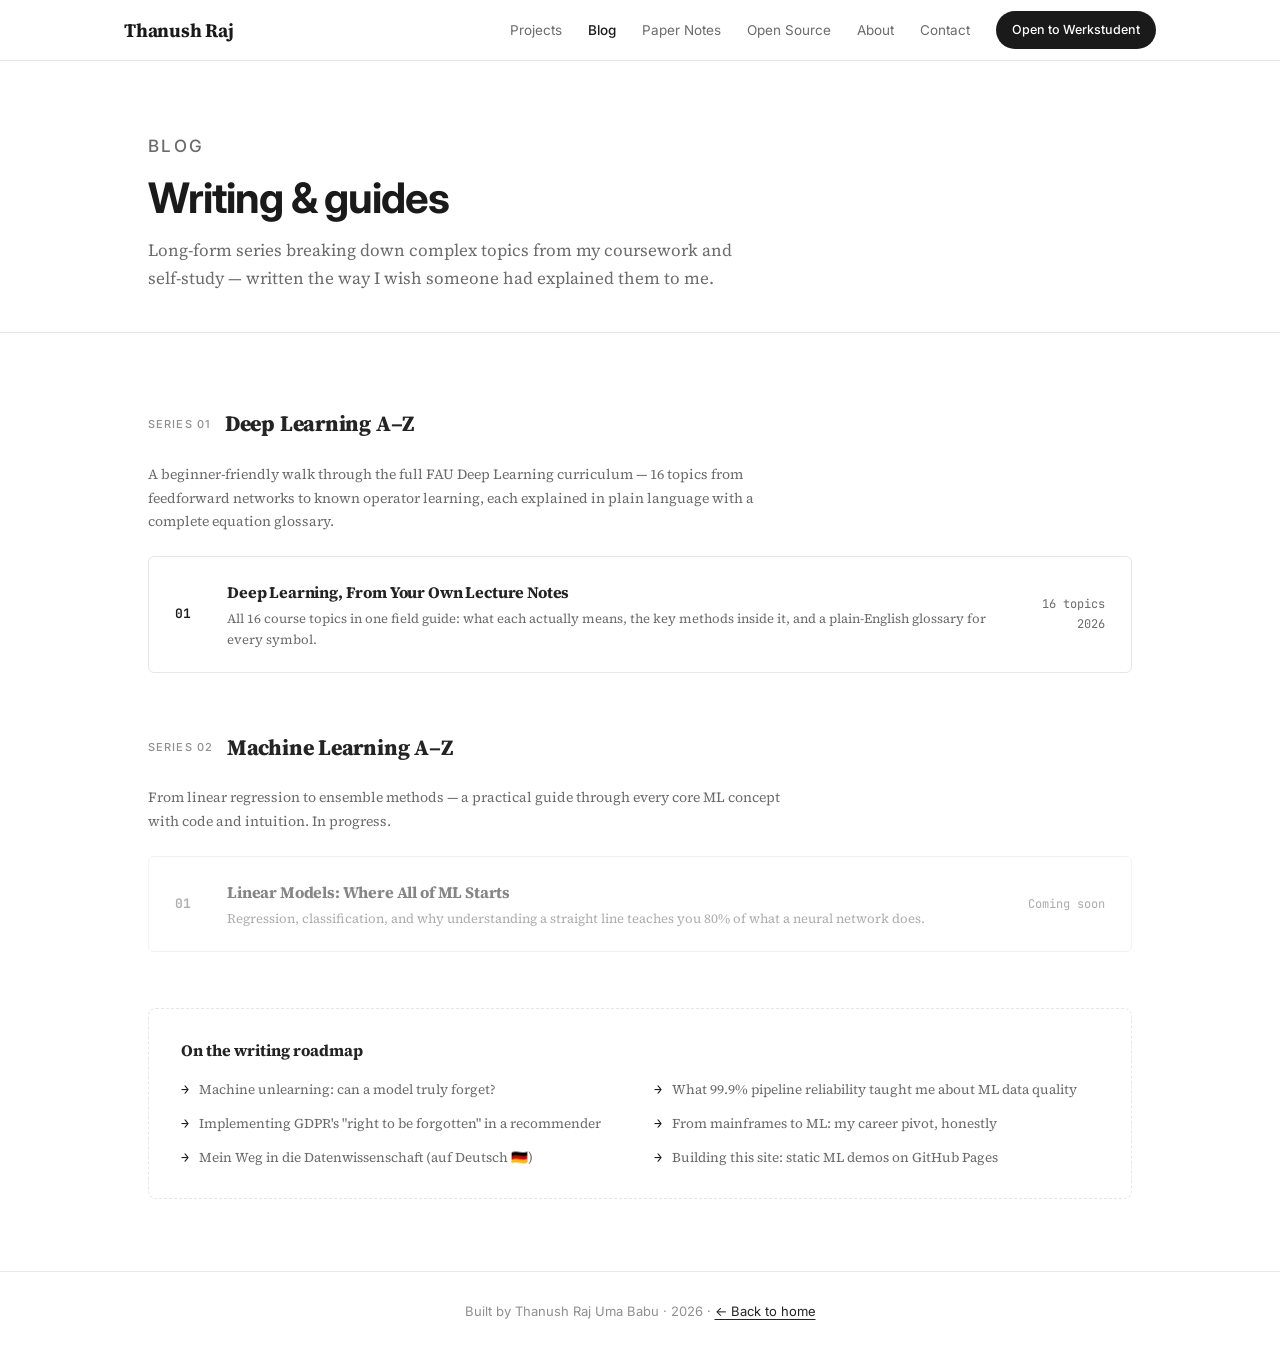
==== blog/index.html @ 1e10fcfc "Add files via upload" ====
<!DOCTYPE html>
<html lang="en">
<head>
<meta charset="UTF-8">
<meta name="viewport" content="width=device-width, initial-scale=1.0">
<title>Blog — Thanush Raj Uma Babu</title>
<meta name="description" content="Long-form guides on deep learning, machine learning, and recommender systems by Thanush Raj Uma Babu.">
<link rel="preconnect" href="https://fonts.googleapis.com">
<link rel="preconnect" href="https://fonts.gstatic.com" crossorigin>
<link href="https://fonts.googleapis.com/css2?family=Inter:wght@400;500;600;700&family=Source+Serif+4:ital,opsz,wght@0,8..60,400;0,8..60,600&family=JetBrains+Mono:wght@400;500;600&display=swap" rel="stylesheet">
<link rel="stylesheet" href="../assets/style.css">
<style>
.series-block{margin-bottom:56px;}
.series-header{display:flex;align-items:center;gap:14px;margin-bottom:20px;}
.series-title{font-size:22px;font-weight:800;letter-spacing:-0.01em;}
.series-desc{font-size:14px;color:var(--text-secondary);margin-bottom:22px;max-width:640px;}
.post-list{display:grid;gap:14px;}
.post-row{display:flex;align-items:center;gap:20px;background:var(--surface);border:1px solid var(--border);border-radius:var(--radius);padding:22px 26px;transition:border-color .2s, box-shadow .2s, transform .2s;}
a.post-row:hover{border-color:var(--primary);box-shadow:var(--shadow);transform:translateX(4px);}
.post-num{font-family:var(--mono);font-size:13px;font-weight:600;color:var(--primary);min-width:32px;}
.post-title{font-size:16px;font-weight:700;letter-spacing:-0.01em;}
.post-desc{font-size:13px;color:var(--text-secondary);margin-top:3px;line-height:1.55;}
.post-meta{margin-left:auto;text-align:right;flex-shrink:0;font-family:var(--mono);font-size:12px;color:var(--text-secondary);}
.post-row.coming{opacity:0.55;}
.post-row.coming .post-num{color:var(--text-secondary);}
.roadmap{background:var(--surface);border:1px dashed var(--border);border-radius:var(--radius-lg);padding:28px 32px;}
.roadmap h3{font-size:16px;font-weight:700;margin-bottom:14px;}
.roadmap-items{display:grid;grid-template-columns:1fr 1fr;gap:10px 28px;}
.roadmap-item{display:flex;gap:10px;align-items:baseline;font-size:13.5px;color:var(--text-secondary);}
.roadmap-item::before{content:'→';font-family:var(--mono);color:var(--mint);font-weight:600;}
@media(max-width:768px){
  .post-row{flex-wrap:wrap;}
  .post-meta{margin-left:0;text-align:left;width:100%;}
  .roadmap-items{grid-template-columns:1fr;}
}
</style>
</head>
<body>

<nav class="nav dark-page" id="nav">
  <div class="nav-inner">
    <a href="../index.html" class="nav-logo">Thanush Raj</a>
    <div class="nav-links" id="navLinks">
      <a href="../projects/index.html">Projects</a>
      <a href="index.html" class="active">Blog</a>
      <a href="../notes/index.html">Paper Notes</a>
      <a href="../opensource/index.html">Open Source</a>
      <a href="../index.html#about">About</a>
      <a href="../index.html#contact">Contact</a>
      <a href="../index.html#contact" class="werkstudent-badge">Open to Werkstudent</a>
    </div>
    <button class="nav-toggle" id="navToggle" aria-label="Menu"><span></span><span></span><span></span></button>
  </div>
</nav>

<header class="page-hero">
  <div class="wrap">
    <p class="page-hero-eyebrow">Blog</p>
    <h1>Writing & guides</h1>
    <p>Long-form series breaking down complex topics from my coursework and self-study — written the way I wish someone had explained them to me.</p>
  </div>
</header>

<section class="section">
  <div class="wrap">

    <!-- Deep Learning A–Z -->
    <div class="series-block">
      <div class="series-header">
        <span class="tag tag-blue">Series 01</span>
        <h2 class="series-title">Deep Learning A–Z</h2>
      </div>
      <p class="series-desc">A beginner-friendly walk through the full FAU Deep Learning curriculum — 16 topics from feedforward networks to known operator learning, each explained in plain language with a complete equation glossary.</p>
      <div class="post-list">
        <a href="deep-learning-guide.html" class="post-row reveal">
          <span class="post-num">01</span>
          <div>
            <div class="post-title">Deep Learning, From Your Own Lecture Notes</div>
            <div class="post-desc">All 16 course topics in one field guide: what each actually means, the key methods inside it, and a plain-English glossary for every symbol.</div>
          </div>
          <div class="post-meta">16 topics<br>2026</div>
        </a>
      </div>
    </div>

    <!-- ML A–Z -->
    <div class="series-block">
      <div class="series-header">
        <span class="tag tag-violet">Series 02</span>
        <h2 class="series-title">Machine Learning A–Z</h2>
      </div>
      <p class="series-desc">From linear regression to ensemble methods — a practical guide through every core ML concept with code and intuition. In progress.</p>
      <div class="post-list">
        <div class="post-row coming reveal">
          <span class="post-num">01</span>
          <div>
            <div class="post-title">Linear Models: Where All of ML Starts</div>
            <div class="post-desc">Regression, classification, and why understanding a straight line teaches you 80% of what a neural network does.</div>
          </div>
          <div class="post-meta">Coming soon</div>
        </div>
      </div>
    </div>

    <!-- Roadmap -->
    <div class="roadmap reveal">
      <h3>On the writing roadmap</h3>
      <div class="roadmap-items">
        <div class="roadmap-item">Machine unlearning: can a model truly forget?</div>
        <div class="roadmap-item">What 99.9% pipeline reliability taught me about ML data quality</div>
        <div class="roadmap-item">Implementing GDPR's "right to be forgotten" in a recommender</div>
        <div class="roadmap-item">From mainframes to ML: my career pivot, honestly</div>
        <div class="roadmap-item">Mein Weg in die Datenwissenschaft (auf Deutsch 🇩🇪)</div>
        <div class="roadmap-item">Building this site: static ML demos on GitHub Pages</div>
      </div>
    </div>

  </div>
</section>

<footer>
  <div class="wrap"><p>Built by Thanush Raj Uma Babu · 2026 · <a href="../index.html">← Back to home</a></p></div>
</footer>

<script>
const nav=document.getElementById('nav');
window.addEventListener('scroll',()=>nav.classList.toggle('scrolled',window.scrollY>40));
document.getElementById('navToggle').addEventListener('click',()=>document.getElementById('navLinks').classList.toggle('open'));
const obs=new IntersectionObserver(es=>es.forEach(e=>{if(e.isIntersecting)e.target.classList.add('visible');}),{threshold:0.1});
document.querySelectorAll('.reveal').forEach(el=>obs.observe(el));
</script>
</body>
</html>
---- assets/style.css ----
/* ═══ Thanush Raj — minimal editorial design system ═══ */
*,*::before,*::after{box-sizing:border-box;margin:0;padding:0;}
:root{
  --bg:#FFFFFF;
  --surface:#FFFFFF;
  /* monochrome remapping — legacy color vars resolve to ink/gray so all pages restyle */
  --hero-from:#1A1A1A;
  --hero-to:#1A1A1A;
  --primary:#1A1A1A;
  --primary-soft:#F5F5F5;
  --mint:#1A1A1A;
  --mint-soft:#F5F5F5;
  --amber:#8F8F8F;
  --amber-soft:#F7F7F7;
  --coral:#8F8F8F;
  --coral-soft:#F7F7F7;
  --violet:#1A1A1A;
  --violet-soft:#F5F5F5;
  --text:#242424;
  --ink:#1A1A1A;
  --text-secondary:#6B6B6B;
  --faint:#8F8F8F;
  --border:#E6E6E6;
  --border-light:#F0F0F0;
  --code-bg:#F7F7F7;
  --radius:6px;
  --radius-lg:8px;
  --shadow:none;
  --shadow-lg:none;
  --mono:'JetBrains Mono', ui-monospace, monospace;
  --sans:'Inter', -apple-system, BlinkMacSystemFont, sans-serif;
  --serif:'Source Serif 4', Georgia, 'Times New Roman', serif;
  --max-w:1032px;
  --prose-w:680px;
  --section-py:72px;
}
html{scroll-behavior:smooth;-webkit-font-smoothing:antialiased;text-rendering:optimizeLegibility;}
body{font-family:var(--serif);color:var(--text);background:var(--bg);line-height:1.7;font-size:16px;}
a{color:inherit;text-decoration:none;}
img{max-width:100%;display:block;}
.wrap{max-width:var(--max-w);margin:0 auto;padding:0 24px;}
.prose{max-width:var(--prose-w);}

/* ─── Navigation: always light, thin rule ─── */
.nav{position:fixed;top:0;left:0;right:0;z-index:100;padding:0 24px;background:rgba(255,255,255,0.96);backdrop-filter:blur(8px);-webkit-backdrop-filter:blur(8px);border-bottom:1px solid var(--border);}
.nav.dark-page{background:rgba(255,255,255,0.96);}
.nav.scrolled{background:rgba(255,255,255,0.98);box-shadow:none;}
.nav-inner{max-width:var(--max-w);margin:0 auto;display:flex;align-items:center;justify-content:space-between;height:60px;}
.nav-logo{font-family:var(--serif);font-weight:700;font-size:19px;letter-spacing:-0.01em;color:var(--ink);}
.nav.scrolled .nav-logo{color:var(--ink);}
.nav-logo span{color:var(--ink);}
.nav-links{display:flex;gap:26px;align-items:center;}
.nav-links a{font-family:var(--sans);font-size:13.5px;font-weight:400;color:var(--text-secondary);transition:color .2s;}
.nav.scrolled .nav-links a{color:var(--text-secondary);}
.nav-links a:hover{color:var(--ink);}
.nav-links a.active{color:var(--ink);font-weight:500;}
.nav.scrolled .nav-links a.active{color:var(--ink);font-weight:500;}
.nav-links .werkstudent-badge{font-family:var(--sans);font-size:12.5px;font-weight:500;letter-spacing:0;padding:8px 16px;border-radius:99px;background:var(--ink);color:#fff !important;transition:background .2s;}
.nav-links .werkstudent-badge:hover{background:#000;transform:none;}
.nav-toggle{display:none;background:none;border:none;cursor:pointer;padding:8px;}
.nav-toggle span{display:block;width:20px;height:1.5px;margin:5px 0;background:var(--ink);}
.nav.scrolled .nav-toggle span{background:var(--ink);}

/* ─── Page hero: white, editorial ─── */
.page-hero{background:#fff;padding:132px 0 40px;border-bottom:1px solid var(--border);position:relative;overflow:visible;}
.page-hero::before{display:none;}
.page-hero-eyebrow{font-family:var(--sans);font-size:12px;font-weight:500;letter-spacing:0.14em;text-transform:uppercase;color:var(--faint);margin-bottom:14px;}
.page-hero h1{font-family:var(--sans);font-size:clamp(30px,4.6vw,42px);font-weight:700;color:var(--ink);letter-spacing:-0.025em;line-height:1.15;margin-bottom:14px;}
.page-hero p{font-size:17px;color:var(--text-secondary);max-width:600px;line-height:1.65;}

/* ─── Sections ─── */
.section{padding:var(--section-py) 0;}
.section.alt{background:#fff;border-top:1px solid var(--border);}
.section-label{font-family:var(--sans);font-size:12px;font-weight:500;letter-spacing:0.14em;text-transform:uppercase;color:var(--faint);margin-bottom:10px;}
.section-title{font-family:var(--sans);font-size:26px;font-weight:700;letter-spacing:-0.02em;margin-bottom:8px;line-height:1.25;color:var(--ink);}
.section-desc{font-size:16px;color:var(--text-secondary);max-width:600px;margin-bottom:40px;}

/* ─── Buttons: black pills ─── */
.btn{display:inline-flex;align-items:center;gap:8px;padding:11px 22px;border-radius:99px;font-family:var(--sans);font-size:14px;font-weight:500;cursor:pointer;transition:background .2s,border-color .2s,color .2s;border:1px solid var(--ink);}
.btn-primary,.btn-blue{background:var(--ink);color:#fff;}
.btn-primary:hover,.btn-blue:hover{background:#000;transform:none;box-shadow:none;}
.btn-outline{background:transparent;color:var(--ink);border:1px solid #B8B8B8;}
.btn-outline:hover{border-color:var(--ink);background:transparent;}
.btn-ghost{background:#fff;color:var(--ink);border:1px solid #B8B8B8;}
.btn-ghost:hover{border-color:var(--ink);color:var(--ink);}

/* ─── Cards → quiet bordered blocks ─── */
.card{background:#fff;border:1px solid var(--border);border-radius:var(--radius-lg);padding:26px;transition:border-color .2s;}
.card:hover{border-color:#C9C9C9;box-shadow:none;}
a.card:hover{transform:none;}
.tag{font-family:var(--sans);font-size:11px;font-weight:500;letter-spacing:0.1em;text-transform:uppercase;padding:0;border-radius:0;display:inline-block;background:none !important;}
.tag-blue,.tag-mint,.tag-violet,.tag-amber,.tag-coral{color:var(--faint);}
.tag-muted{color:var(--faint);}

/* ─── Contact & footer: quiet ─── */
.contact-section{background:#fff;color:var(--text);padding:80px 0;border-top:1px solid var(--border);position:relative;overflow:visible;}
.contact-section::before{display:none;}
.contact-inner{position:relative;text-align:center;}
.contact-section .section-label{color:var(--faint);}
.contact-section .section-title{color:var(--ink);margin-bottom:8px;font-family:var(--sans);}
.contact-section .section-desc{color:var(--text-secondary);margin:0 auto 32px;text-align:center;}
.contact-links{display:flex;justify-content:center;gap:10px;flex-wrap:wrap;}
.contact-link{display:flex;align-items:center;gap:9px;padding:11px 20px;border-radius:99px;background:#fff;border:1px solid #B8B8B8;font-family:var(--sans);font-size:14px;font-weight:400;color:var(--text);transition:border-color .2s;}
.contact-link:hover{background:#fff;border-color:var(--ink);color:var(--ink);transform:none;}
.contact-link svg{opacity:0.55;}
footer{padding:28px 0;text-align:center;font-family:var(--sans);font-size:13px;color:var(--faint);border-top:1px solid var(--border);}
footer a{color:var(--text);font-weight:400;text-decoration:underline;text-underline-offset:3px;}

/* ─── Motion: keep it still ─── */
.reveal{opacity:1;transform:none;transition:none;}
.reveal.visible{opacity:1;transform:none;}
@media (prefers-reduced-motion: reduce){
  html{scroll-behavior:auto;}
  *{animation-duration:0.001s !important;}
}

/* ─── Responsive nav ─── */
@media(max-width:860px){
  .nav-links{display:none;position:fixed;top:60px;left:0;right:0;background:#fff;flex-direction:column;padding:22px;gap:16px;border-bottom:1px solid var(--border);}
  .nav-links.open{display:flex;}
  .nav.scrolled .nav-links{background:#fff;}
  .nav-toggle{display:block;}
}
@media(max-width:768px){
  :root{--section-py:52px;}
  .page-hero{padding:104px 0 32px;}
  .contact-links{flex-direction:column;align-items:center;}
}
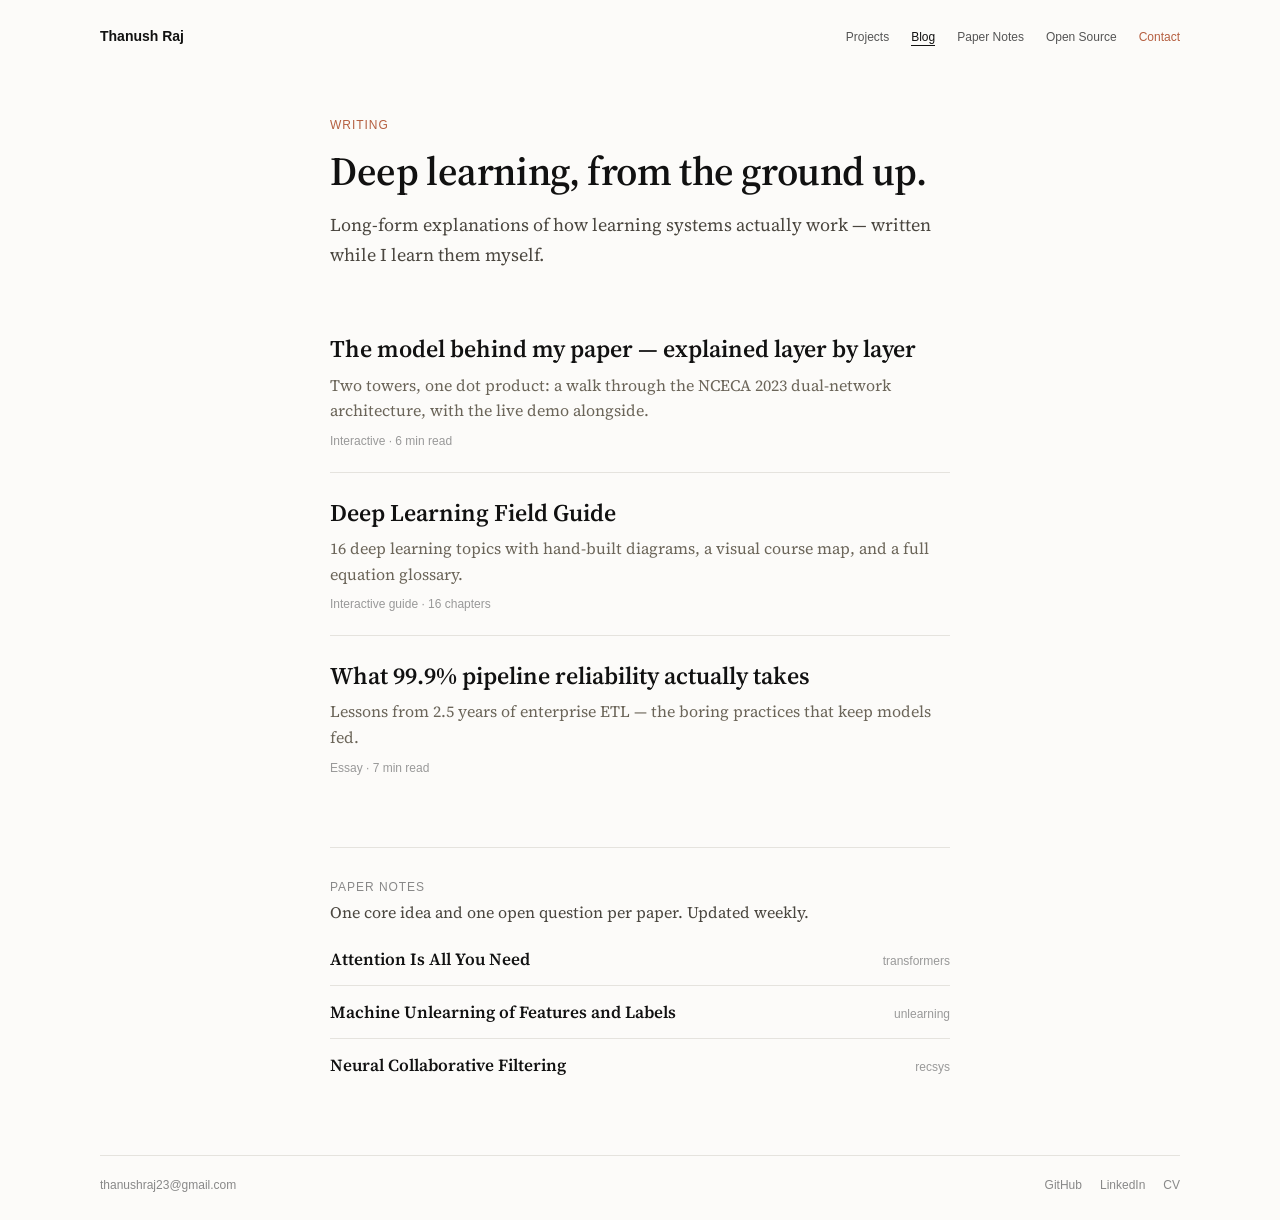
==== commit 3139246c: "Add files via upload Need some fixes, but ok to launch!" ====
--- a/blog/index.html
+++ b/blog/index.html
@@ -1,133 +1,81 @@
 <!DOCTYPE html>
 <html lang="en">
 <head>
-<meta charset="UTF-8">
-<meta name="viewport" content="width=device-width, initial-scale=1.0">
+<meta charset="utf-8">
+<meta name="viewport" content="width=device-width, initial-scale=1">
 <title>Blog — Thanush Raj Uma Babu</title>
-<meta name="description" content="Long-form guides on deep learning, machine learning, and recommender systems by Thanush Raj Uma Babu.">
 <link rel="preconnect" href="https://fonts.googleapis.com">
 <link rel="preconnect" href="https://fonts.gstatic.com" crossorigin>
-<link href="https://fonts.googleapis.com/css2?family=Inter:wght@400;500;600;700&family=Source+Serif+4:ital,opsz,wght@0,8..60,400;0,8..60,600&family=JetBrains+Mono:wght@400;500;600&display=swap" rel="stylesheet">
-<link rel="stylesheet" href="../assets/style.css">
+<link href="https://fonts.googleapis.com/css2?family=Source+Serif+4:ital,opsz,wght@0,8..60,400..700;1,8..60,400..700&display=swap" rel="stylesheet">
 <style>
-.series-block{margin-bottom:56px;}
-.series-header{display:flex;align-items:center;gap:14px;margin-bottom:20px;}
-.series-title{font-size:22px;font-weight:800;letter-spacing:-0.01em;}
-.series-desc{font-size:14px;color:var(--text-secondary);margin-bottom:22px;max-width:640px;}
-.post-list{display:grid;gap:14px;}
-.post-row{display:flex;align-items:center;gap:20px;background:var(--surface);border:1px solid var(--border);border-radius:var(--radius);padding:22px 26px;transition:border-color .2s, box-shadow .2s, transform .2s;}
-a.post-row:hover{border-color:var(--primary);box-shadow:var(--shadow);transform:translateX(4px);}
-.post-num{font-family:var(--mono);font-size:13px;font-weight:600;color:var(--primary);min-width:32px;}
-.post-title{font-size:16px;font-weight:700;letter-spacing:-0.01em;}
-.post-desc{font-size:13px;color:var(--text-secondary);margin-top:3px;line-height:1.55;}
-.post-meta{margin-left:auto;text-align:right;flex-shrink:0;font-family:var(--mono);font-size:12px;color:var(--text-secondary);}
-.post-row.coming{opacity:0.55;}
-.post-row.coming .post-num{color:var(--text-secondary);}
-.roadmap{background:var(--surface);border:1px dashed var(--border);border-radius:var(--radius-lg);padding:28px 32px;}
-.roadmap h3{font-size:16px;font-weight:700;margin-bottom:14px;}
-.roadmap-items{display:grid;grid-template-columns:1fr 1fr;gap:10px 28px;}
-.roadmap-item{display:flex;gap:10px;align-items:baseline;font-size:13.5px;color:var(--text-secondary);}
-.roadmap-item::before{content:'→';font-family:var(--mono);color:var(--mint);font-weight:600;}
-@media(max-width:768px){
-  .post-row{flex-wrap:wrap;}
-  .post-meta{margin-left:0;text-align:left;width:100%;}
-  .roadmap-items{grid-template-columns:1fr;}
-}
+body{margin:0;background:#fcfbf9;font-family:Helvetica,Arial,sans-serif;color:#111}
+a{color:inherit;text-decoration:none}
+a:hover{color:oklch(0.58 0.12 40)}
 </style>
+
 </head>
 <body>
+<div style="max-width:1080px;margin:0 auto;padding:0 48px">
 
-<nav class="nav dark-page" id="nav">
-  <div class="nav-inner">
-    <a href="../index.html" class="nav-logo">Thanush Raj</a>
-    <div class="nav-links" id="navLinks">
-      <a href="../projects/index.html">Projects</a>
-      <a href="index.html" class="active">Blog</a>
-      <a href="../notes/index.html">Paper Notes</a>
-      <a href="../opensource/index.html">Open Source</a>
-      <a href="../index.html#about">About</a>
-      <a href="../index.html#contact">Contact</a>
-      <a href="../index.html#contact" class="werkstudent-badge">Open to Werkstudent</a>
-    </div>
-    <button class="nav-toggle" id="navToggle" aria-label="Menu"><span></span><span></span><span></span></button>
+<div style="padding-top:28px;display:flex;justify-content:space-between;align-items:baseline">
+  <a href="../index.html" style="font-size:14px;font-weight:700;color:#111">Thanush Raj</a>
+  <div style="display:flex;gap:22px;font-size:12px;color:#555">
+    <a href="../projects/index.html">Projects</a>
+    <a href="index.html" style="color:#111;border-bottom:1px solid #111;padding-bottom:1px">Blog</a>
+    <a href="#notes">Paper Notes</a>
+    <a href="../projects/index.html#oss">Open Source</a>
+    <a href="../index.html#contact" style="color:oklch(0.58 0.12 40)">Contact</a>
   </div>
-</nav>
+</div>
 
-<header class="page-hero">
-  <div class="wrap">
-    <p class="page-hero-eyebrow">Blog</p>
-    <h1>Writing & guides</h1>
-    <p>Long-form series breaking down complex topics from my coursework and self-study — written the way I wish someone had explained them to me.</p>
+<div style="max-width:620px;margin:0 auto;padding:72px 0 8px">
+  <div style="font-size:12px;color:oklch(0.58 0.12 40);letter-spacing:.08em;text-transform:uppercase;margin-bottom:16px">Writing</div>
+  <h1 style="margin:0;font-family:'Source Serif 4',Georgia,serif;font-size:40px;line-height:1.15;font-weight:600;letter-spacing:-.01em">Deep learning, from the ground up.</h1>
+  <p style="margin:16px 0 0;font-family:'Source Serif 4',Georgia,serif;font-size:18px;line-height:1.65;color:#4a463f">Long-form explanations of how learning systems actually work — written while I learn them myself.</p>
+</div>
+
+<div data-screen-label="Blog posts" style="max-width:620px;margin:0 auto;padding:32px 0 8px">
+  <a href="../projects/recommender-demo.html" style="display:block;padding:24px 0;border-bottom:1px solid #e5e3de">
+    <div style="font-family:'Source Serif 4',Georgia,serif;font-size:24px;font-weight:600;line-height:1.3;color:#111">The model behind my paper — explained layer by layer</div>
+    <p style="margin:8px 0 0;font-family:'Source Serif 4',Georgia,serif;font-size:16px;line-height:1.6;color:#6b6559">Two towers, one dot product: a walk through the NCECA 2023 dual-network architecture, with the live demo alongside.</p>
+    <div style="margin-top:10px;font-size:12px;color:#999">Interactive · 6 min read</div>
+  </a>
+  <a href="deep-learning-guide.html" style="display:block;padding:24px 0;border-bottom:1px solid #e5e3de">
+    <div style="font-family:'Source Serif 4',Georgia,serif;font-size:24px;font-weight:600;line-height:1.3;color:#111">Deep Learning Field Guide</div>
+    <p style="margin:8px 0 0;font-family:'Source Serif 4',Georgia,serif;font-size:16px;line-height:1.6;color:#6b6559">16 deep learning topics with hand-built diagrams, a visual course map, and a full equation glossary.</p>
+    <div style="margin-top:10px;font-size:12px;color:#999">Interactive guide · 16 chapters</div>
+  </a>
+  <a href="#" style="display:block;padding:24px 0">
+    <div style="font-family:'Source Serif 4',Georgia,serif;font-size:24px;font-weight:600;line-height:1.3;color:#111">What 99.9% pipeline reliability actually takes</div>
+    <p style="margin:8px 0 0;font-family:'Source Serif 4',Georgia,serif;font-size:16px;line-height:1.6;color:#6b6559">Lessons from 2.5 years of enterprise ETL — the boring practices that keep models fed.</p>
+    <div style="margin-top:10px;font-size:12px;color:#999">Essay · 7 min read</div>
+  </a>
+</div>
+
+<div id="notes" data-screen-label="Paper notes" style="max-width:620px;margin:0 auto;padding:40px 0 64px">
+  <div style="border-top:1px solid #e5e3de;padding-top:32px">
+    <div style="font-size:12px;color:#888;letter-spacing:.08em;text-transform:uppercase;margin-bottom:6px">Paper notes</div>
+    <p style="margin:0 0 8px;font-family:'Source Serif 4',Georgia,serif;font-size:16px;line-height:1.6;color:#4a463f">One core idea and one open question per paper. Updated weekly.</p>
+    <a href="../notes/index.html" style="display:flex;justify-content:space-between;align-items:baseline;gap:20px;padding:14px 0;border-bottom:1px solid #e5e3de">
+      <span style="font-family:'Source Serif 4',Georgia,serif;font-size:17px;font-weight:600;color:#111">Attention Is All You Need</span>
+      <span style="font-size:12px;color:#999;flex:none">transformers</span>
+    </a>
+    <a href="../notes/index.html" style="display:flex;justify-content:space-between;align-items:baseline;gap:20px;padding:14px 0;border-bottom:1px solid #e5e3de">
+      <span style="font-family:'Source Serif 4',Georgia,serif;font-size:17px;font-weight:600;color:#111">Machine Unlearning of Features and Labels</span>
+      <span style="font-size:12px;color:#999;flex:none">unlearning</span>
+    </a>
+    <a href="../notes/index.html" style="display:flex;justify-content:space-between;align-items:baseline;gap:20px;padding:14px 0">
+      <span style="font-family:'Source Serif 4',Georgia,serif;font-size:17px;font-weight:600;color:#111">Neural Collaborative Filtering</span>
+      <span style="font-size:12px;color:#999;flex:none">recsys</span>
+    </a>
   </div>
-</header>
+</div>
 
-<section class="section">
-  <div class="wrap">
+<div style="border-top:1px solid #e5e3de;padding:22px 0 28px;display:flex;justify-content:space-between;font-size:12px;color:#888">
+  <a href="mailto:thanushraj23@gmail.com">thanushraj23@gmail.com</a>
+  <div style="display:flex;gap:18px"><a href="https://github.com/thanushthrony" target="_blank">GitHub</a><a href="https://www.linkedin.com/" target="_blank">LinkedIn</a><a href="../assets/Thanush_Raj_CV.pdf" target="_blank">CV</a></div>
+</div>
 
-    <!-- Deep Learning A–Z -->
-    <div class="series-block">
-      <div class="series-header">
-        <span class="tag tag-blue">Series 01</span>
-        <h2 class="series-title">Deep Learning A–Z</h2>
-      </div>
-      <p class="series-desc">A beginner-friendly walk through the full FAU Deep Learning curriculum — 16 topics from feedforward networks to known operator learning, each explained in plain language with a complete equation glossary.</p>
-      <div class="post-list">
-        <a href="deep-learning-guide.html" class="post-row reveal">
-          <span class="post-num">01</span>
-          <div>
-            <div class="post-title">Deep Learning, From Your Own Lecture Notes</div>
-            <div class="post-desc">All 16 course topics in one field guide: what each actually means, the key methods inside it, and a plain-English glossary for every symbol.</div>
-          </div>
-          <div class="post-meta">16 topics<br>2026</div>
-        </a>
-      </div>
-    </div>
-
-    <!-- ML A–Z -->
-    <div class="series-block">
-      <div class="series-header">
-        <span class="tag tag-violet">Series 02</span>
-        <h2 class="series-title">Machine Learning A–Z</h2>
-      </div>
-      <p class="series-desc">From linear regression to ensemble methods — a practical guide through every core ML concept with code and intuition. In progress.</p>
-      <div class="post-list">
-        <div class="post-row coming reveal">
-          <span class="post-num">01</span>
-          <div>
-            <div class="post-title">Linear Models: Where All of ML Starts</div>
-            <div class="post-desc">Regression, classification, and why understanding a straight line teaches you 80% of what a neural network does.</div>
-          </div>
-          <div class="post-meta">Coming soon</div>
-        </div>
-      </div>
-    </div>
-
-    <!-- Roadmap -->
-    <div class="roadmap reveal">
-      <h3>On the writing roadmap</h3>
-      <div class="roadmap-items">
-        <div class="roadmap-item">Machine unlearning: can a model truly forget?</div>
-        <div class="roadmap-item">What 99.9% pipeline reliability taught me about ML data quality</div>
-        <div class="roadmap-item">Implementing GDPR's "right to be forgotten" in a recommender</div>
-        <div class="roadmap-item">From mainframes to ML: my career pivot, honestly</div>
-        <div class="roadmap-item">Mein Weg in die Datenwissenschaft (auf Deutsch 🇩🇪)</div>
-        <div class="roadmap-item">Building this site: static ML demos on GitHub Pages</div>
-      </div>
-    </div>
-
-  </div>
-</section>
-
-<footer>
-  <div class="wrap"><p>Built by Thanush Raj Uma Babu · 2026 · <a href="../index.html">← Back to home</a></p></div>
-</footer>
-
-<script>
-const nav=document.getElementById('nav');
-window.addEventListener('scroll',()=>nav.classList.toggle('scrolled',window.scrollY>40));
-document.getElementById('navToggle').addEventListener('click',()=>document.getElementById('navLinks').classList.toggle('open'));
-const obs=new IntersectionObserver(es=>es.forEach(e=>{if(e.isIntersecting)e.target.classList.add('visible');}),{threshold:0.1});
-document.querySelectorAll('.reveal').forEach(el=>obs.observe(el));
-</script>
+</div>
 </body>
 </html>
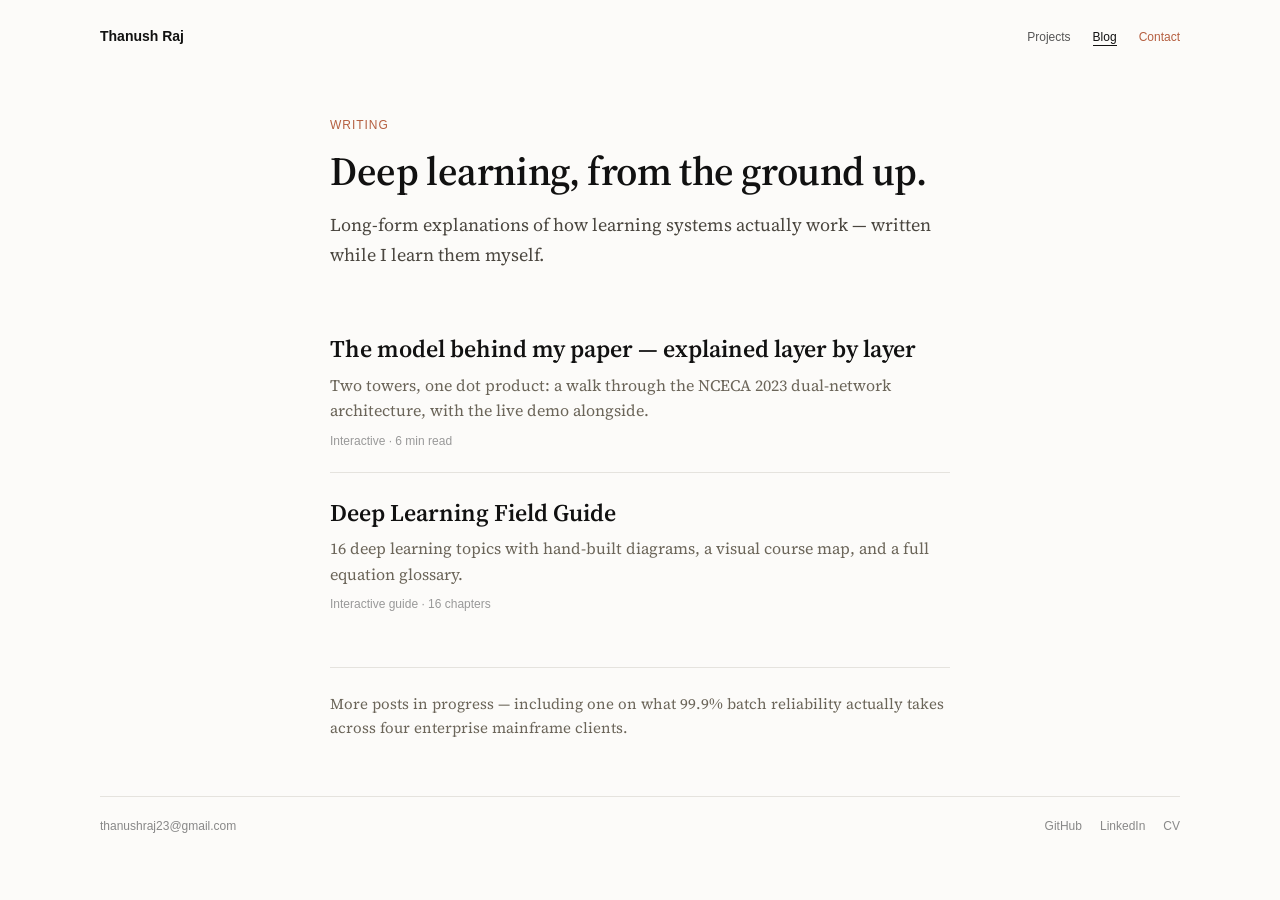
==== commit 86571de6: "Add files via upload" ====
--- a/blog/index.html
+++ b/blog/index.html
@@ -3,7 +3,9 @@
 <head>
 <meta charset="utf-8">
 <meta name="viewport" content="width=device-width, initial-scale=1">
+<link rel="icon" type="image/svg+xml" href="../favicon.svg">
 <title>Blog — Thanush Raj Uma Babu</title>
+<meta name="description" content="Long-form explanations of how learning systems actually work — written while I learn them myself.">
 <link rel="preconnect" href="https://fonts.googleapis.com">
 <link rel="preconnect" href="https://fonts.gstatic.com" crossorigin>
 <link href="https://fonts.googleapis.com/css2?family=Source+Serif+4:ital,opsz,wght@0,8..60,400..700;1,8..60,400..700&display=swap" rel="stylesheet">
@@ -11,24 +13,25 @@
 body{margin:0;background:#fcfbf9;font-family:Helvetica,Arial,sans-serif;color:#111}
 a{color:inherit;text-decoration:none}
 a:hover{color:oklch(0.58 0.12 40)}
+@media(max-width:820px){
+  .wrapper{padding:0 22px !important}
+  .hero h1{font-size:32px !important}
+}
 </style>
-
 </head>
 <body>
-<div style="max-width:1080px;margin:0 auto;padding:0 48px">
+<div class="wrapper" style="max-width:1080px;margin:0 auto;padding:0 48px">
 
-<div style="padding-top:28px;display:flex;justify-content:space-between;align-items:baseline">
+<div style="padding-top:28px;display:flex;justify-content:space-between;align-items:baseline;flex-wrap:wrap;gap:12px">
   <a href="../index.html" style="font-size:14px;font-weight:700;color:#111">Thanush Raj</a>
-  <div style="display:flex;gap:22px;font-size:12px;color:#555">
+  <div style="display:flex;gap:22px;font-size:12px;color:#555;flex-wrap:wrap">
     <a href="../projects/index.html">Projects</a>
     <a href="index.html" style="color:#111;border-bottom:1px solid #111;padding-bottom:1px">Blog</a>
-    <a href="#notes">Paper Notes</a>
-    <a href="../projects/index.html#oss">Open Source</a>
     <a href="../index.html#contact" style="color:oklch(0.58 0.12 40)">Contact</a>
   </div>
 </div>
 
-<div style="max-width:620px;margin:0 auto;padding:72px 0 8px">
+<div class="hero" style="max-width:620px;margin:0 auto;padding:72px 0 8px">
   <div style="font-size:12px;color:oklch(0.58 0.12 40);letter-spacing:.08em;text-transform:uppercase;margin-bottom:16px">Writing</div>
   <h1 style="margin:0;font-family:'Source Serif 4',Georgia,serif;font-size:40px;line-height:1.15;font-weight:600;letter-spacing:-.01em">Deep learning, from the ground up.</h1>
   <p style="margin:16px 0 0;font-family:'Source Serif 4',Georgia,serif;font-size:18px;line-height:1.65;color:#4a463f">Long-form explanations of how learning systems actually work — written while I learn them myself.</p>
@@ -40,40 +43,22 @@
     <p style="margin:8px 0 0;font-family:'Source Serif 4',Georgia,serif;font-size:16px;line-height:1.6;color:#6b6559">Two towers, one dot product: a walk through the NCECA 2023 dual-network architecture, with the live demo alongside.</p>
     <div style="margin-top:10px;font-size:12px;color:#999">Interactive · 6 min read</div>
   </a>
-  <a href="deep-learning-guide.html" style="display:block;padding:24px 0;border-bottom:1px solid #e5e3de">
+  <a href="deep-learning-guide.html" style="display:block;padding:24px 0">
     <div style="font-family:'Source Serif 4',Georgia,serif;font-size:24px;font-weight:600;line-height:1.3;color:#111">Deep Learning Field Guide</div>
     <p style="margin:8px 0 0;font-family:'Source Serif 4',Georgia,serif;font-size:16px;line-height:1.6;color:#6b6559">16 deep learning topics with hand-built diagrams, a visual course map, and a full equation glossary.</p>
     <div style="margin-top:10px;font-size:12px;color:#999">Interactive guide · 16 chapters</div>
   </a>
-  <a href="#" style="display:block;padding:24px 0">
-    <div style="font-family:'Source Serif 4',Georgia,serif;font-size:24px;font-weight:600;line-height:1.3;color:#111">What 99.9% pipeline reliability actually takes</div>
-    <p style="margin:8px 0 0;font-family:'Source Serif 4',Georgia,serif;font-size:16px;line-height:1.6;color:#6b6559">Lessons from 2.5 years of enterprise ETL — the boring practices that keep models fed.</p>
-    <div style="margin-top:10px;font-size:12px;color:#999">Essay · 7 min read</div>
-  </a>
 </div>
 
-<div id="notes" data-screen-label="Paper notes" style="max-width:620px;margin:0 auto;padding:40px 0 64px">
-  <div style="border-top:1px solid #e5e3de;padding-top:32px">
-    <div style="font-size:12px;color:#888;letter-spacing:.08em;text-transform:uppercase;margin-bottom:6px">Paper notes</div>
-    <p style="margin:0 0 8px;font-family:'Source Serif 4',Georgia,serif;font-size:16px;line-height:1.6;color:#4a463f">One core idea and one open question per paper. Updated weekly.</p>
-    <a href="../notes/index.html" style="display:flex;justify-content:space-between;align-items:baseline;gap:20px;padding:14px 0;border-bottom:1px solid #e5e3de">
-      <span style="font-family:'Source Serif 4',Georgia,serif;font-size:17px;font-weight:600;color:#111">Attention Is All You Need</span>
-      <span style="font-size:12px;color:#999;flex:none">transformers</span>
-    </a>
-    <a href="../notes/index.html" style="display:flex;justify-content:space-between;align-items:baseline;gap:20px;padding:14px 0;border-bottom:1px solid #e5e3de">
-      <span style="font-family:'Source Serif 4',Georgia,serif;font-size:17px;font-weight:600;color:#111">Machine Unlearning of Features and Labels</span>
-      <span style="font-size:12px;color:#999;flex:none">unlearning</span>
-    </a>
-    <a href="../notes/index.html" style="display:flex;justify-content:space-between;align-items:baseline;gap:20px;padding:14px 0">
-      <span style="font-family:'Source Serif 4',Georgia,serif;font-size:17px;font-weight:600;color:#111">Neural Collaborative Filtering</span>
-      <span style="font-size:12px;color:#999;flex:none">recsys</span>
-    </a>
+<div style="max-width:620px;margin:0 auto;padding:24px 0 56px">
+  <div style="border-top:1px solid #e5e3de;padding-top:24px;font-family:'Source Serif 4',Georgia,serif;font-size:15px;line-height:1.6;color:#6b6559">
+    More posts in progress — including one on what 99.9% batch reliability actually takes across four enterprise mainframe clients.
   </div>
 </div>
 
-<div style="border-top:1px solid #e5e3de;padding:22px 0 28px;display:flex;justify-content:space-between;font-size:12px;color:#888">
+<div style="border-top:1px solid #e5e3de;padding:22px 0 28px;display:flex;justify-content:space-between;font-size:12px;color:#888;gap:16px;flex-wrap:wrap">
   <a href="mailto:thanushraj23@gmail.com">thanushraj23@gmail.com</a>
-  <div style="display:flex;gap:18px"><a href="https://github.com/thanushthrony" target="_blank">GitHub</a><a href="https://www.linkedin.com/" target="_blank">LinkedIn</a><a href="../assets/Thanush_Raj_CV.pdf" target="_blank">CV</a></div>
+  <div style="display:flex;gap:18px;flex-wrap:wrap"><a href="https://github.com/thanushthrony" target="_blank" rel="noopener">GitHub</a><a href="https://www.linkedin.com/in/thanush-raj/" target="_blank" rel="noopener">LinkedIn</a><a href="../assets/Thanush_Raj_CV.pdf" target="_blank">CV</a></div>
 </div>
 
 </div>
